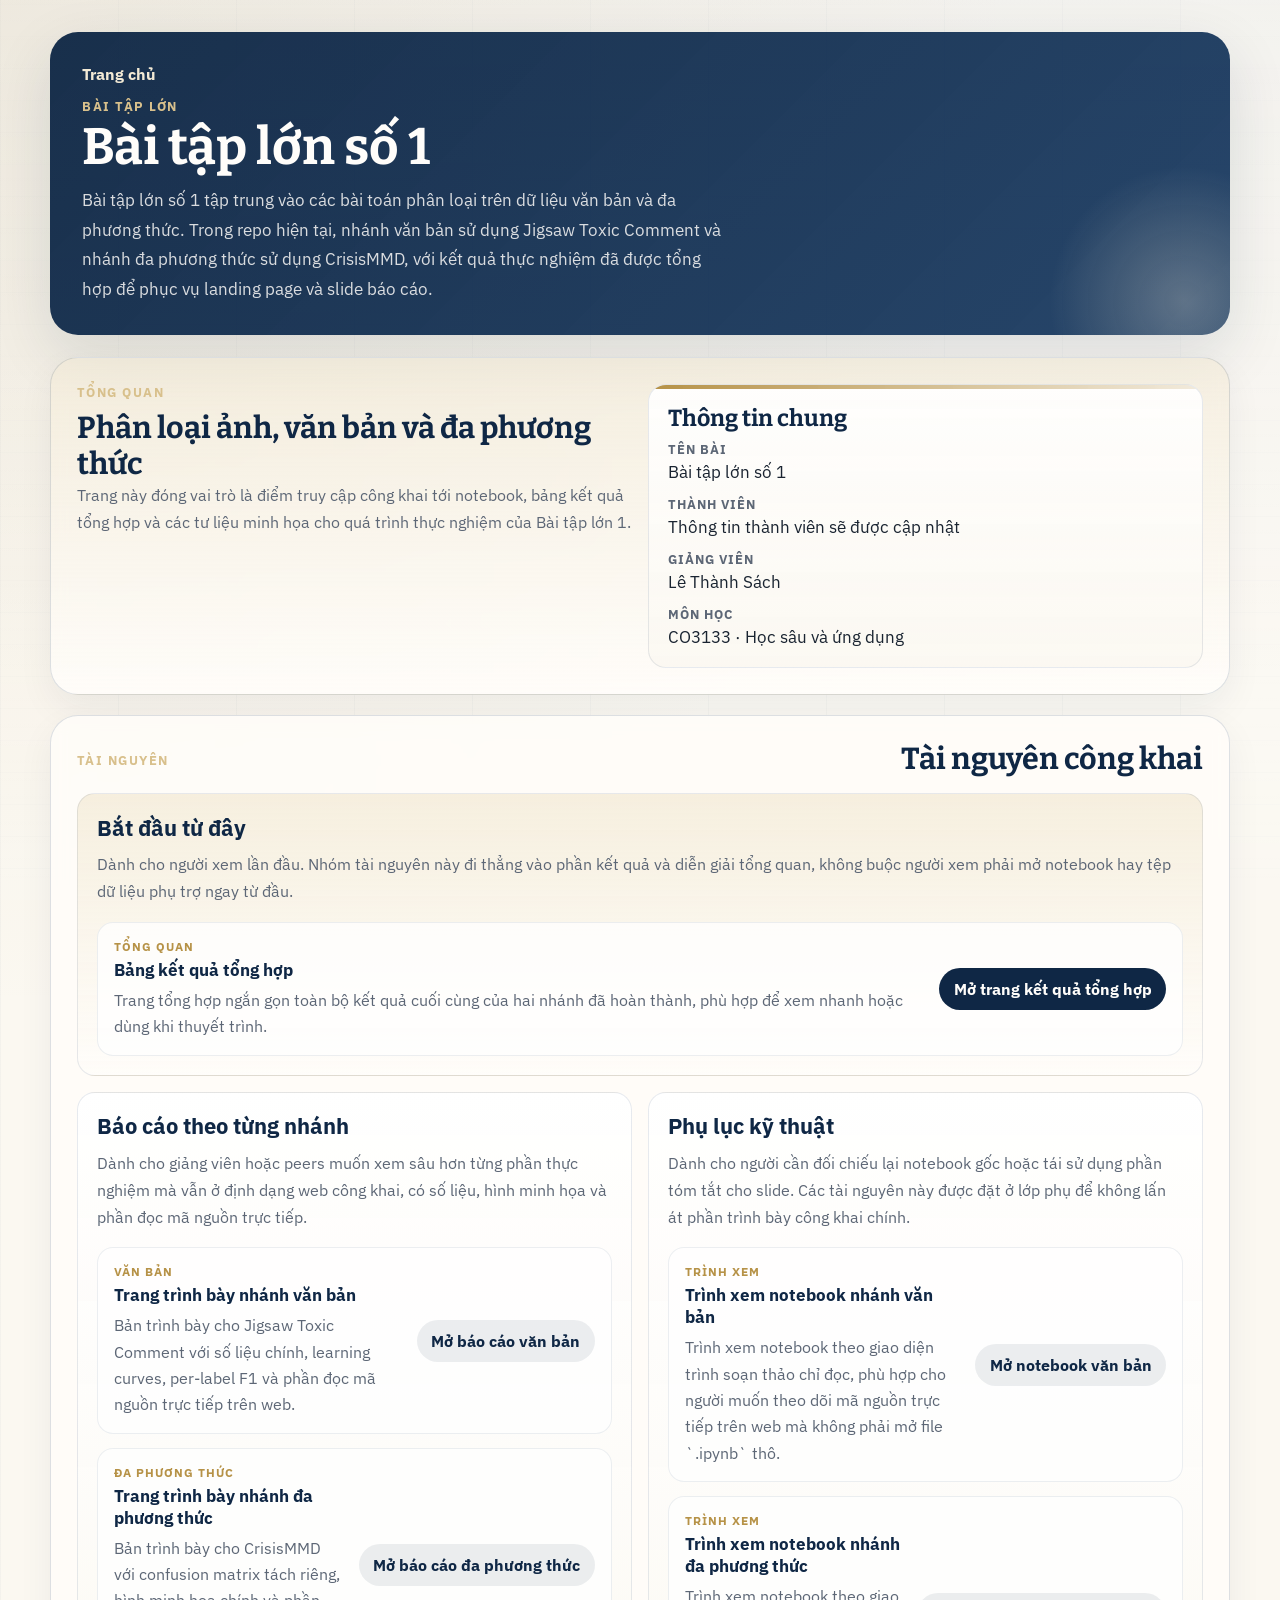
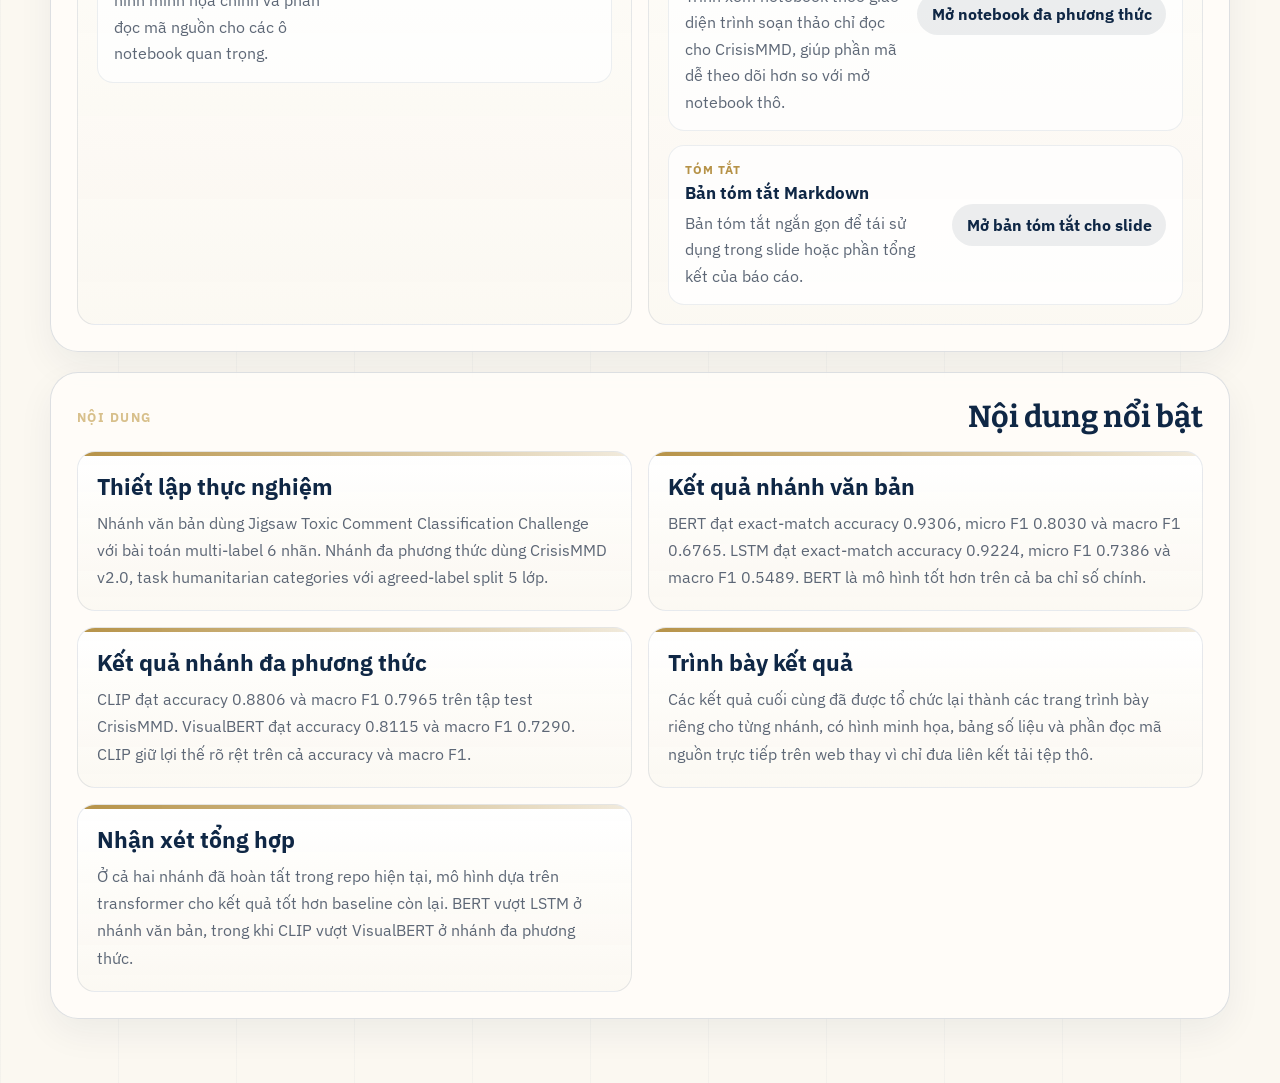
==== assignments/assignment-1.html @ e90729b5 "initial commit" ====
<!DOCTYPE html>
<html lang="vi">
<head>
  <meta charset="UTF-8">
  <meta name="viewport" content="width=device-width, initial-scale=1.0">
  <title>Bài tập lớn số 1 | CO3133</title>
  <meta name="description" content="Trang giới thiệu công khai cho bài tập lớn số 1 môn CO3133.">
  <link rel="preconnect" href="https://fonts.googleapis.com">
  <link rel="preconnect" href="https://fonts.gstatic.com" crossorigin>
  <link href="https://fonts.googleapis.com/css2?family=Bitter:wght@500;600;700&family=IBM+Plex+Sans:wght@400;500;600;700&display=swap" rel="stylesheet">
  <link rel="stylesheet" href="../assets/css/styles.css">
</head>
<body data-page="assignment" data-assignment-id="assignment-1" data-root="..">
  <div class="page-shell">
    <header class="site-header compact">
      <div class="header-copy">
        <a href="../index.html" class="breadcrumb-link">Trang chủ</a>
        <p class="eyebrow">Bài tập lớn</p>
        <h1 id="assignment-title">Bài tập lớn</h1>
        <p id="assignment-overview" class="lede">Trang giới thiệu đang được tải.</p>
      </div>
    </header>

    <main>
      <section class="panel hero-panel">
        <div class="hero-grid">
          <div>
            <p class="section-kicker">Tổng quan</p>
            <h2 id="assignment-name"></h2>
            <p id="assignment-summary" class="body-copy"></p>
          </div>
          <div class="info-card">
            <h3>Thông tin chung</h3>
            <dl id="assignment-meta" class="meta-list"></dl>
          </div>
        </div>
      </section>

      <section class="panel" id="resources-section">
        <div class="section-heading">
          <p class="section-kicker">Tài nguyên</p>
          <h2>Tài nguyên công khai</h2>
        </div>
        <div id="resource-grid" class="resource-grid"></div>
        <p id="resource-empty" class="empty-state hidden">Các liên kết công khai sẽ được cập nhật tại đây.</p>
      </section>

      <section class="panel hidden" id="sections-panel">
        <div class="section-heading">
          <p class="section-kicker">Nội dung</p>
          <h2>Nội dung nổi bật</h2>
        </div>
        <div id="sections-grid" class="resource-grid"></div>
      </section>
    </main>
  </div>

  <script src="../assets/js/site-data.js"></script>
  <script src="../assets/js/app.js"></script>
</body>
</html>
---- assets/css/styles.css ----
:root {
  --navy-950: #0f2745;
  --navy-900: #14365f;
  --navy-700: #365d8b;
  --gold-500: #b69247;
  --gold-300: #d8c08c;
  --gold-100: #f3ead5;
  --ivory: #fbf8f1;
  --paper: #f6f1e5;
  --white: #fffdfa;
  --ink: #1a2431;
  --muted: #5d6776;
  --line: rgba(20, 54, 95, 0.14);
  --shadow: 0 20px 60px rgba(15, 39, 69, 0.12);
  --radius-lg: 28px;
  --radius-md: 18px;
  --page-width: 1180px;
}

*,
*::before,
*::after { box-sizing: border-box; }

body {
  margin: 0;
  min-height: 100vh;
  color: var(--ink);
  font-family: "IBM Plex Sans", sans-serif;
  background:
    radial-gradient(circle at top left, rgba(182,146,71,0.14), transparent 34%),
    linear-gradient(180deg, rgba(15,39,69,0.05), transparent 26%),
    repeating-linear-gradient(90deg, rgba(20,54,95,0.03) 0, rgba(20,54,95,0.03) 1px, transparent 1px, transparent 118px),
    var(--ivory);
}

body::before {
  content: "";
  position: fixed;
  inset: 0;
  pointer-events: none;
  background:
    linear-gradient(180deg, rgba(255,255,255,0.65), rgba(255,255,255,0.25)),
    repeating-linear-gradient(0deg, transparent 0, transparent 31px, rgba(20,54,95,0.035) 31px, rgba(20,54,95,0.035) 32px);
  opacity: 0.45;
}

a { color: inherit; text-decoration: none; }

.page-shell {
  position: relative;
  z-index: 1;
  width: min(calc(100% - 2rem), var(--page-width));
  margin: 0 auto;
  padding: 2rem 0 4rem;
}

.site-header {
  display: grid;
  grid-template-columns: 112px minmax(0, 1fr);
  gap: 1.5rem;
  align-items: center;
  padding: 2rem;
  border-radius: var(--radius-lg);
  background: linear-gradient(135deg, rgba(15,39,69,0.96), rgba(20,54,95,0.92));
  color: var(--white);
  box-shadow: var(--shadow);
  position: relative;
  overflow: hidden;
}

.site-header::after {
  content: "";
  position: absolute;
  inset: auto -8% -35% auto;
  width: 280px;
  height: 280px;
  border-radius: 50%;
  background: radial-gradient(circle, rgba(243,234,213,0.28), transparent 68%);
}

.site-header.compact { grid-template-columns: 1fr; }

.crest-mark {
  width: 112px;
  height: 112px;
  border-radius: 50%;
  border: 1px solid rgba(255,253,250,0.26);
  background: linear-gradient(145deg, rgba(255,253,250,0.12), rgba(255,253,250,0.03));
  display: grid;
  place-content: center;
  text-align: center;
  font-family: "Bitter", serif;
  font-size: 1.25rem;
  line-height: 1;
  letter-spacing: 0.12em;
}

.crest-mark span:last-child { margin-top: 0.2rem; font-size: 1.5rem; font-weight: 700; }

.header-copy, main { position: relative; z-index: 1; }

.eyebrow, .section-kicker {
  letter-spacing: 0.12em;
  text-transform: uppercase;
}

.eyebrow, .section-kicker {
  margin: 0 0 0.6rem;
  font-size: 0.79rem;
  font-weight: 700;
  color: var(--gold-300);
}

.site-header h1, .hero-panel h2, .section-heading h2, .info-card h3, .feature-copy, #assignment-name {
  font-family: "Bitter", serif;
}

.site-header h1 {
  margin: 0;
  font-size: clamp(2.35rem, 4vw, 4rem);
  line-height: 0.95;
}

.lede {
  max-width: 64ch;
  margin: 0.85rem 0 0;
  font-size: 1.08rem;
  line-height: 1.7;
  color: rgba(255,253,250,0.84);
}

main { display: grid; gap: 1.25rem; margin-top: 1.4rem; }

.panel {
  padding: 1.6rem;
  border: 1px solid var(--line);
  border-radius: var(--radius-lg);
  background: rgba(255,253,250,0.84);
  box-shadow: 0 14px 36px rgba(15,39,69,0.06);
  backdrop-filter: blur(8px);
}

.hero-panel {
  background: linear-gradient(180deg, rgba(243,234,213,0.58), rgba(255,253,250,0.88));
}

.hero-grid, .two-column-grid, .assignment-grid, .member-grid, .overview-grid, .resource-grid {
  display: grid;
  gap: 1rem;
}

.hero-grid, .two-column-grid { grid-template-columns: repeat(2, minmax(0, 1fr)); }
.assignment-grid, .member-grid, .overview-grid, .resource-grid { grid-template-columns: repeat(2, minmax(0, 1fr)); }

.section-heading {
  display: flex;
  justify-content: space-between;
  align-items: end;
  gap: 1rem;
  margin-bottom: 1rem;
}

.section-heading h2, .hero-panel h2, #assignment-name {
  margin: 0;
  font-size: clamp(1.9rem, 2vw, 2.65rem);
  color: var(--navy-950);
}

.body-copy, .member-role, .resource-card p, .assignment-card p, .overview-card p, .overview-list {
  margin: 0;
  color: var(--muted);
  line-height: 1.7;
}

.feature-copy { margin: 0; font-size: 2rem; line-height: 1.1; color: var(--navy-950); }

.info-card, .assignment-card, .member-card, .resource-card, .overview-card {
  position: relative;
  overflow: hidden;
  padding: 1.2rem;
  border-radius: var(--radius-md);
  border: 1px solid rgba(20,54,95,0.1);
  background: linear-gradient(180deg, rgba(255,255,255,0.9), rgba(251,248,241,0.88));
}

.info-card::before, .assignment-card::before, .member-card::before, .resource-card::before, .overview-card::before {
  content: "";
  position: absolute;
  inset: 0 auto auto 0;
  width: 100%;
  height: 4px;
  background: linear-gradient(90deg, var(--gold-500), rgba(182,146,71,0.18));
}

.info-card h3, .assignment-card h3, .resource-card h3, .overview-card h3 {
  margin: 0 0 0.55rem;
  font-size: 1.45rem;
  color: var(--navy-950);
}

.meta-list { display: grid; gap: 0.8rem; margin: 0; }
.meta-list div { display: grid; gap: 0.2rem; }
.meta-list dt {
  font-size: 0.8rem;
  font-weight: 700;
  letter-spacing: 0.08em;
  text-transform: uppercase;
  color: var(--muted);
}
.meta-list dd { margin: 0; font-size: 1.06rem; color: var(--ink); }

.member-card { display: grid; gap: 0.2rem; }
.member-card h3 { margin: 0; font-size: 1.25rem; color: var(--navy-950); }

.card-actions, .resource-actions {
  display: flex;
  flex-wrap: wrap;
  gap: 0.6rem;
}

.card-topline {
  display: block;
}

.button-link {
  display: inline-flex;
  align-items: center;
  justify-content: center;
  min-height: 42px;
  padding: 0.55rem 0.9rem;
  border-radius: 999px;
  font-weight: 700;
}

.button-link {
  background: var(--navy-950);
  color: var(--white);
  transition: transform 180ms ease, background-color 180ms ease;
}

.button-link:hover, .button-link:focus-visible { transform: translateY(-1px); background: var(--navy-900); }

.button-secondary { background: rgba(15,39,69,0.08); color: var(--navy-950); }
.button-secondary:hover, .button-secondary:focus-visible { background: rgba(15,39,69,0.12); }

.breadcrumb-link { display: inline-flex; margin-bottom: 0.85rem; color: var(--gold-100); font-weight: 700; }
.breadcrumb-link:hover, .breadcrumb-link:focus-visible { text-decoration: underline; text-underline-offset: 0.2rem; }
.empty-state { color: var(--muted); font-style: italic; }
.overview-list { margin: 0.7rem 0 0; padding-left: 1.1rem; }
.hidden { display: none !important; }

.results-grid {
  display: grid;
  grid-template-columns: repeat(3, minmax(0, 1fr));
  gap: 1rem;
}

.result-highlight {
  padding: 1.2rem;
  border-radius: var(--radius-md);
  border: 1px solid rgba(20,54,95,0.1);
  background: linear-gradient(180deg, rgba(255,255,255,0.92), rgba(251,248,241,0.9));
}

.result-highlight h3 {
  margin: 0 0 0.45rem;
  font-size: 1.2rem;
  color: var(--navy-950);
}

.result-value {
  margin: 0;
  font-family: "Bitter", serif;
  font-size: 2rem;
  line-height: 1.05;
  color: var(--navy-950);
}

.result-caption {
  margin: 0.55rem 0 0;
  color: var(--muted);
  line-height: 1.6;
}

.table-wrap {
  overflow-x: auto;
  border-radius: var(--radius-md);
  border: 1px solid rgba(20,54,95,0.1);
  background: rgba(255,255,255,0.9);
}

.results-table {
  width: 100%;
  min-width: 720px;
  border-collapse: collapse;
}

.results-table th,
.results-table td {
  padding: 0.9rem 1rem;
  border-bottom: 1px solid rgba(20,54,95,0.1);
  text-align: left;
  vertical-align: top;
}

.results-table th {
  background: rgba(20,54,95,0.06);
  color: var(--navy-950);
  font-size: 0.88rem;
  letter-spacing: 0.04em;
  text-transform: uppercase;
}

.results-table tr:last-child td {
  border-bottom: none;
}

.results-table td strong {
  color: var(--navy-950);
}

.results-note {
  margin: 0;
  color: var(--muted);
  line-height: 1.7;
}

.chart-grid {
  display: grid;
  grid-template-columns: repeat(2, minmax(0, 1fr));
  gap: 1rem;
}

.chart-card {
  padding: 1.2rem;
  border-radius: var(--radius-md);
  border: 1px solid rgba(20,54,95,0.1);
  background: linear-gradient(180deg, rgba(255,255,255,0.94), rgba(251,248,241,0.9));
}

.chart-canvas-grid {
  display: grid;
  grid-template-columns: repeat(2, minmax(0, 1fr));
  gap: 1rem;
}

.chart-card.wide {
  grid-column: 1 / -1;
}

.chart-card h3 {
  margin: 0;
  font-size: 1.35rem;
  color: var(--navy-950);
}

.chart-copy {
  margin: 0.55rem 0 0;
  color: var(--muted);
  line-height: 1.7;
}

.chart-shell {
  position: relative;
  min-height: 320px;
  margin-top: 1rem;
  padding: 0.75rem;
  border-radius: 18px;
  border: 1px solid rgba(20,54,95,0.08);
  background: rgba(255,255,255,0.82);
}

.chart-legend {
  display: flex;
  flex-wrap: wrap;
  gap: 1rem;
  margin-top: 1rem;
  color: var(--navy-950);
  font-size: 0.92rem;
  font-weight: 600;
}

.chart-legend span {
  display: inline-flex;
  align-items: center;
  gap: 0.45rem;
}

.legend-swatch {
  width: 14px;
  height: 14px;
  border-radius: 999px;
  background: linear-gradient(90deg, var(--navy-950), var(--navy-700));
}

.legend-swatch.is-secondary {
  background: linear-gradient(90deg, var(--gold-500), var(--gold-300));
}

.metric-bars {
  display: grid;
  gap: 1rem;
  margin-top: 1rem;
}

.metric-group {
  padding: 0.95rem 1rem;
  border-radius: 16px;
  background: rgba(255,255,255,0.78);
  border: 1px solid rgba(20,54,95,0.08);
}

.metric-group-head {
  display: flex;
  justify-content: space-between;
  gap: 1rem;
  align-items: center;
  margin-bottom: 0.8rem;
}

.metric-group-head h4 {
  margin: 0;
  font-size: 1rem;
  color: var(--navy-950);
}

.metric-group-head span {
  color: var(--gold-500);
  font-weight: 700;
  font-size: 0.88rem;
}

.bar-row {
  display: grid;
  grid-template-columns: 88px minmax(0, 1fr) 70px;
  gap: 0.75rem;
  align-items: center;
}

.bar-row + .bar-row {
  margin-top: 0.55rem;
}

.bar-row span,
.bar-row strong {
  color: var(--navy-950);
  font-size: 0.92rem;
}

.bar-row strong {
  text-align: right;
}

.bar-track {
  position: relative;
  height: 12px;
  border-radius: 999px;
  overflow: hidden;
  background: rgba(20,54,95,0.09);
}

.bar-fill {
  height: 100%;
  border-radius: inherit;
  background: linear-gradient(90deg, var(--navy-950), var(--navy-700));
}

.bar-fill.is-secondary {
  background: linear-gradient(90deg, var(--gold-500), var(--gold-300));
}

.dataset-stat-grid {
  display: grid;
  grid-template-columns: repeat(4, minmax(0, 1fr));
  gap: 0.75rem;
  margin-top: 1rem;
}

.dataset-stat {
  padding: 0.9rem;
  border-radius: 16px;
  border: 1px solid rgba(20,54,95,0.08);
  background: rgba(255,255,255,0.82);
}

.dataset-stat strong {
  display: block;
  font-family: "Bitter", serif;
  font-size: 1.4rem;
  line-height: 1.05;
  color: var(--navy-950);
}

.dataset-stat span {
  display: block;
  margin-top: 0.32rem;
  color: var(--muted);
  font-size: 0.92rem;
  line-height: 1.55;
}

.dataset-label-list {
  display: grid;
  gap: 0.55rem;
  margin-top: 1rem;
}

.dataset-label-item {
  display: grid;
  grid-template-columns: minmax(0, 1fr) 96px;
  gap: 0.75rem;
  align-items: center;
}

.dataset-label-item span,
.dataset-label-item strong {
  color: var(--navy-950);
  font-size: 0.94rem;
}

.dataset-label-item strong {
  text-align: right;
}

.error-analysis-stack {
  display: grid;
  gap: 1rem;
}

.error-summary-grid {
  display: grid;
  grid-template-columns: repeat(2, minmax(0, 1fr));
  gap: 1rem;
}

.error-summary-card {
  padding: 1.2rem;
  border-radius: var(--radius-md);
  border: 1px solid rgba(20,54,95,0.1);
  background: linear-gradient(180deg, rgba(255,255,255,0.94), rgba(251,248,241,0.9));
}

.error-summary-card h3 {
  margin: 0;
  font-size: 1.35rem;
  color: var(--navy-950);
}

.error-kpi-grid {
  display: grid;
  grid-template-columns: repeat(3, minmax(0, 1fr));
  gap: 0.75rem;
  margin-top: 1rem;
}

.error-kpi {
  padding: 0.9rem;
  border-radius: 16px;
  border: 1px solid rgba(20,54,95,0.08);
  background: rgba(255,255,255,0.84);
}

.error-kpi strong {
  display: block;
  font-family: "Bitter", serif;
  font-size: 1.35rem;
  line-height: 1.05;
  color: var(--navy-950);
}

.error-kpi span {
  display: block;
  margin-top: 0.35rem;
  color: var(--muted);
  font-size: 0.9rem;
  line-height: 1.55;
}

.error-hardest-title {
  margin: 1rem 0 0.55rem;
  color: var(--navy-950);
  font-weight: 700;
}

.delta-badge {
  display: inline-flex;
  align-items: center;
  min-height: 30px;
  padding: 0.22rem 0.72rem;
  border-radius: 999px;
  font-weight: 700;
  font-size: 0.88rem;
}

.delta-badge.is-positive {
  background: rgba(20,54,95,0.1);
  color: var(--navy-950);
}

.delta-badge.is-negative {
  background: rgba(182,146,71,0.16);
  color: #805b18;
}

.heatmap-grid {
  display: grid;
  grid-template-columns: repeat(2, minmax(0, 1fr));
  gap: 1rem;
}

.heatmap-card {
  padding: 1.15rem;
  border-radius: var(--radius-md);
  border: 1px solid rgba(20,54,95,0.1);
  background: linear-gradient(180deg, rgba(255,255,255,0.94), rgba(251,248,241,0.9));
}

.heatmap-card h3 {
  margin: 0;
  color: var(--navy-950);
  font-size: 1.15rem;
}

.heatmap-card p {
  margin: 0.45rem 0 0;
  color: var(--muted);
  line-height: 1.7;
}

.heatmap-shell {
  margin-top: 0.9rem;
  overflow: auto;
  border-radius: 16px;
  border: 1px solid rgba(20,54,95,0.08);
  background: rgba(255,255,255,0.84);
}

.heatmap-table {
  display: grid;
  min-width: 680px;
}

.heatmap-header,
.heatmap-row {
  display: grid;
  grid-template-columns: 180px repeat(5, minmax(86px, 1fr));
}

.heatmap-corner,
.heatmap-col,
.heatmap-row-label,
.heatmap-cell {
  min-height: 72px;
  padding: 0.7rem;
  border-right: 1px solid rgba(20,54,95,0.08);
  border-bottom: 1px solid rgba(20,54,95,0.08);
}

.heatmap-corner,
.heatmap-col,
.heatmap-row-label {
  background: rgba(20,54,95,0.05);
}

.heatmap-corner {
  display: flex;
  flex-direction: column;
  justify-content: center;
  gap: 0.15rem;
  color: var(--muted);
  font-size: 0.84rem;
  font-weight: 600;
}

.heatmap-col,
.heatmap-row-label {
  display: flex;
  align-items: center;
  justify-content: center;
  text-align: center;
  color: var(--navy-950);
  font-size: 0.84rem;
  font-weight: 700;
  line-height: 1.45;
}

.heatmap-row-label {
  justify-content: flex-start;
  text-align: left;
}

.heatmap-cell {
  display: flex;
  flex-direction: column;
  align-items: center;
  justify-content: center;
  gap: 0.25rem;
  text-align: center;
}

.heatmap-cell strong {
  font-family: "Bitter", serif;
  font-size: 1.3rem;
  line-height: 1;
}

.heatmap-cell span {
  font-size: 0.78rem;
  opacity: 0.9;
}

.resource-inline-list {
  display: flex;
  flex-wrap: wrap;
  gap: 0.75rem;
}

.resource-group-card {
  padding: 1.2rem;
  border-radius: var(--radius-md);
  border: 1px solid rgba(20,54,95,0.1);
  background: linear-gradient(180deg, rgba(255,255,255,0.94), rgba(251,248,241,0.9));
}

.resource-group-card.is-featured {
  grid-column: 1 / -1;
  background: linear-gradient(180deg, rgba(243,234,213,0.74), rgba(255,253,250,0.94));
}

.resource-group-card h3 {
  margin: 0;
  font-size: 1.35rem;
  color: var(--navy-950);
}

.resource-group-copy {
  margin: 0.6rem 0 0;
  color: var(--muted);
  line-height: 1.7;
}

.resource-group-list {
  display: grid;
  gap: 0.85rem;
  margin-top: 1rem;
}

.resource-item {
  display: grid;
  grid-template-columns: minmax(0, 1fr) auto;
  gap: 1rem;
  align-items: center;
  padding: 0.95rem 1rem;
  border-radius: 16px;
  border: 1px solid rgba(20,54,95,0.08);
  background: rgba(255,255,255,0.78);
}

.resource-item-copy h4 {
  margin: 0;
  color: var(--navy-950);
  font-size: 1.05rem;
}

.resource-item-copy p:last-child {
  margin: 0.38rem 0 0;
  color: var(--muted);
  line-height: 1.65;
}

.resource-item-type {
  margin: 0 0 0.3rem;
  font-size: 0.78rem;
  font-weight: 700;
  letter-spacing: 0.08em;
  text-transform: uppercase;
  color: var(--gold-500);
}

.resource-item-actions {
  display: flex;
  align-items: center;
}

.detail-grid,
.mini-stat-grid,
.figure-grid,
.callout-grid,
.code-grid {
  display: grid;
  gap: 1rem;
}

.detail-grid,
.code-grid {
  grid-template-columns: repeat(2, minmax(0, 1fr));
}

.mini-stat-grid {
  grid-template-columns: repeat(4, minmax(0, 1fr));
}

.figure-grid,
.callout-grid {
  grid-template-columns: repeat(2, minmax(0, 1fr));
}

.mini-stat,
.figure-card,
.callout-card,
.code-panel {
  padding: 1.15rem;
  border-radius: var(--radius-md);
  border: 1px solid rgba(20,54,95,0.1);
  background: linear-gradient(180deg, rgba(255,255,255,0.94), rgba(251,248,241,0.9));
}

.mini-stat h3,
.figure-card h3,
.callout-card h3,
.code-panel h3 {
  margin: 0 0 0.5rem;
  color: var(--navy-950);
  font-size: 1.2rem;
}

.mini-stat-value {
  margin: 0;
  font-family: "Bitter", serif;
  font-size: 1.85rem;
  line-height: 1.05;
  color: var(--navy-950);
}

.mini-stat p,
.callout-card p,
.figure-card p,
.code-panel p {
  margin: 0.45rem 0 0;
  color: var(--muted);
  line-height: 1.7;
}

.pill-list {
  display: flex;
  flex-wrap: wrap;
  gap: 0.6rem;
  margin: 0;
  padding: 0;
  list-style: none;
}

.pill {
  padding: 0.5rem 0.8rem;
  border-radius: 999px;
  background: rgba(20,54,95,0.08);
  color: var(--navy-950);
  font-size: 0.92rem;
  font-weight: 600;
}

.figure-card img {
  display: block;
  width: 100%;
  height: auto;
  margin-top: 0.85rem;
  border-radius: 14px;
  border: 1px solid rgba(20,54,95,0.08);
  background: rgba(255,255,255,0.9);
}

.figure-card.wide {
  grid-column: 1 / -1;
}

.figure-meta {
  display: flex;
  flex-wrap: wrap;
  gap: 0.6rem;
  margin-top: 0.85rem;
}

.figure-meta span {
  display: inline-flex;
  align-items: center;
  min-height: 30px;
  padding: 0.2rem 0.65rem;
  border-radius: 999px;
  background: rgba(182,146,71,0.12);
  color: var(--navy-950);
  font-size: 0.86rem;
  font-weight: 600;
}

.sample-grid {
  display: grid;
  grid-template-columns: repeat(3, minmax(0, 1fr));
  gap: 1rem;
}

.sample-toolbar {
  display: flex;
  justify-content: space-between;
  align-items: center;
  gap: 1rem;
  margin-top: 1rem;
}

.sample-filter-group {
  display: flex;
  flex-wrap: wrap;
  gap: 0.65rem;
}

.sample-filter {
  min-height: 40px;
  padding: 0.5rem 0.85rem;
  border: 1px solid rgba(20,54,95,0.12);
  border-radius: 999px;
  background: rgba(255,255,255,0.86);
  color: var(--navy-950);
  font: inherit;
  font-size: 0.92rem;
  font-weight: 600;
  cursor: pointer;
  transition: background-color 180ms ease, transform 180ms ease, border-color 180ms ease;
}

.sample-filter:hover,
.sample-filter:focus-visible {
  background: rgba(20,54,95,0.08);
  border-color: rgba(20,54,95,0.18);
  transform: translateY(-1px);
}

.sample-filter.is-active {
  background: var(--navy-950);
  border-color: var(--navy-950);
  color: var(--white);
}

.sample-count {
  margin: 0;
  color: var(--muted);
  font-size: 0.94rem;
  line-height: 1.6;
}

.sample-card {
  padding: 1rem;
  border-radius: var(--radius-md);
  border: 1px solid rgba(20,54,95,0.1);
  background: linear-gradient(180deg, rgba(255,255,255,0.94), rgba(251,248,241,0.9));
}

.sample-card img {
  display: block;
  width: 100%;
  aspect-ratio: 4 / 3;
  object-fit: cover;
  border-radius: 14px;
  border: 1px solid rgba(20,54,95,0.08);
  background: rgba(255,255,255,0.9);
}

.sample-meta {
  display: flex;
  flex-wrap: wrap;
  gap: 0.55rem;
  margin: 0.85rem 0 0;
}

.sample-meta span {
  display: inline-flex;
  align-items: center;
  min-height: 30px;
  padding: 0.2rem 0.65rem;
  border-radius: 999px;
  background: rgba(20,54,95,0.08);
  color: var(--navy-950);
  font-size: 0.84rem;
  font-weight: 600;
}

.sample-card h3 {
  margin: 0.85rem 0 0;
  color: var(--navy-950);
  font-size: 1.15rem;
}

.sample-card p {
  margin: 0.55rem 0 0;
  color: var(--muted);
  line-height: 1.7;
}

.sample-note {
  margin: 1rem 0 0;
  color: var(--muted);
  line-height: 1.7;
}

.sample-empty {
  padding: 1rem;
  border-radius: var(--radius-md);
  border: 1px dashed rgba(20,54,95,0.18);
  background: rgba(255,255,255,0.7);
  color: var(--muted);
  line-height: 1.7;
}

.code-toolbar {
  display: flex;
  justify-content: space-between;
  gap: 1rem;
  align-items: center;
  margin-bottom: 0.75rem;
}

.code-label {
  font-size: 0.88rem;
  font-weight: 700;
  letter-spacing: 0.06em;
  text-transform: uppercase;
  color: var(--muted);
}

.code-frame {
  overflow: auto;
  border-radius: 16px;
  background: #0f1e31;
  border: 1px solid rgba(20,54,95,0.18);
}

.code-frame pre {
  margin: 0;
  padding: 1rem 1.1rem;
  min-width: 0;
  color: #eef4ff;
  font: 0.92rem/1.65 "IBM Plex Mono", "Courier New", monospace;
  white-space: pre;
}

.branch-link-row {
  display: flex;
  flex-wrap: wrap;
  gap: 0.75rem;
}

.muted-link {
  color: var(--navy-700);
  font-weight: 600;
}

.muted-link:hover,
.muted-link:focus-visible {
  text-decoration: underline;
  text-underline-offset: 0.2rem;
}

.ide-viewer {
  border-radius: 22px;
  overflow: hidden;
  border: 1px solid rgba(20,54,95,0.12);
  background: #0d1728;
  box-shadow: 0 18px 42px rgba(15,39,69,0.18);
}

.ide-topbar {
  display: flex;
  align-items: center;
  justify-content: space-between;
  gap: 1rem;
  padding: 0.8rem 1rem;
  background: linear-gradient(180deg, #16253b, #101d31);
  border-bottom: 1px solid rgba(255,255,255,0.06);
}

.ide-dots {
  display: flex;
  gap: 0.4rem;
}

.ide-dots span {
  width: 10px;
  height: 10px;
  border-radius: 50%;
}

.ide-dots span:nth-child(1) { background: #ff6b6b; }
.ide-dots span:nth-child(2) { background: #f7c948; }
.ide-dots span:nth-child(3) { background: #4cd964; }

.ide-title {
  color: rgba(255,255,255,0.88);
  font-size: 0.92rem;
  font-weight: 600;
}

.ide-toolbar {
  display: flex;
  align-items: center;
  gap: 0.75rem;
}

.ide-copy {
  display: inline-flex;
  align-items: center;
  justify-content: center;
  min-height: 34px;
  padding: 0.45rem 0.8rem;
  border: 1px solid rgba(255,255,255,0.12);
  border-radius: 999px;
  background: rgba(255,255,255,0.05);
  color: #f2f6ff;
  font-weight: 700;
  cursor: pointer;
}

.ide-copy:hover,
.ide-copy:focus-visible {
  background: rgba(255,255,255,0.1);
}

.ide-tabs {
  display: flex;
  flex-wrap: wrap;
  gap: 0.35rem;
  padding: 0.7rem 0.8rem 0;
  background: #101a2d;
  border-bottom: 1px solid rgba(255,255,255,0.06);
}

.ide-tab {
  border: none;
  border-radius: 14px 14px 0 0;
  padding: 0.7rem 0.95rem;
  background: transparent;
  color: rgba(232,239,255,0.68);
  font: inherit;
  font-weight: 600;
  cursor: pointer;
}

.ide-tab.is-active {
  background: #111f34;
  color: #f7fbff;
}

.ide-meta {
  display: flex;
  flex-wrap: wrap;
  gap: 0.75rem;
  align-items: center;
  justify-content: space-between;
  padding: 0.9rem 1rem;
  background: #111f34;
  border-bottom: 1px solid rgba(255,255,255,0.06);
}

.ide-meta-copy {
  color: rgba(230,238,255,0.76);
  line-height: 1.7;
  max-width: 78ch;
}

.ide-meta-badges {
  display: flex;
  flex-wrap: wrap;
  gap: 0.5rem;
}

.ide-meta-badges span {
  display: inline-flex;
  align-items: center;
  min-height: 28px;
  padding: 0.18rem 0.65rem;
  border-radius: 999px;
  background: rgba(182,146,71,0.16);
  color: #f7f0db;
  font-size: 0.84rem;
  font-weight: 700;
}

.ide-stage {
  overflow: auto;
  background:
    linear-gradient(90deg, rgba(255,255,255,0.035) 0, rgba(255,255,255,0.035) 64px, transparent 64px, transparent 100%),
    #0d1728;
}

.ide-loading {
  display: flex;
  align-items: center;
  justify-content: center;
  min-height: 520px;
  padding: 1.5rem;
  color: rgba(232,239,255,0.74);
  font-weight: 600;
  text-align: center;
}

.ide-loading-compact {
  min-height: 84px;
  justify-content: flex-start;
  border-bottom: 1px solid rgba(255,255,255,0.06);
}

.ide-monaco-shell {
  min-width: 760px;
  background: #0d1728;
}

.ide-monaco {
  width: 100%;
  height: 560px;
}

.ide-code {
  display: grid;
  grid-template-columns: 64px minmax(0, 1fr);
  min-width: 760px;
}

.ide-gutter,
.ide-content {
  padding: 1rem 0;
  font: 0.93rem/1.7 "IBM Plex Mono", "Courier New", monospace;
  white-space: pre;
}

.ide-gutter {
  margin: 0;
  padding-right: 0.9rem;
  text-align: right;
  color: rgba(190,205,232,0.42);
  border-right: 1px solid rgba(255,255,255,0.06);
  user-select: none;
}

.ide-content {
  margin: 0;
  padding-left: 1rem;
  color: #eef4ff;
}

.ide-line {
  display: block;
  min-height: 1.7em;
}

.token-keyword { color: #8dc5ff; }
.token-string { color: #f9c784; }
.token-comment { color: #7f92b0; }
.token-number { color: #c7a7ff; }
.token-type { color: #8ce1b5; }
.token-operator { color: #f4f7fb; }

.ide-footer {
  display: flex;
  justify-content: space-between;
  gap: 1rem;
  align-items: center;
  padding: 0.8rem 1rem;
  background: #101a2d;
  border-top: 1px solid rgba(255,255,255,0.06);
  color: rgba(232,239,255,0.68);
  font-size: 0.88rem;
}

@media (max-width: 960px) {
  .results-grid,
  .chart-grid,
  .chart-canvas-grid,
  .error-summary-grid,
  .heatmap-grid,
  .sample-grid,
  .hero-grid, .two-column-grid, .assignment-grid, .member-grid, .overview-grid, .resource-grid,
  .detail-grid, .mini-stat-grid, .figure-grid, .callout-grid, .code-grid { grid-template-columns: 1fr; }
  .section-heading { align-items: start; flex-direction: column; }
}

@media (max-width: 720px) {
  .page-shell { width: min(calc(100% - 1.2rem), var(--page-width)); padding-top: 0.8rem; }
  .site-header { grid-template-columns: 1fr; padding: 1.4rem; }
  .crest-mark { width: 88px; height: 88px; }
  .site-header h1 { font-size: 2.45rem; }
  .panel { padding: 1.1rem; }
  .dataset-stat-grid { grid-template-columns: repeat(2, minmax(0, 1fr)); }
  .error-kpi-grid { grid-template-columns: 1fr; }
  .metric-group-head,
  .bar-row { grid-template-columns: 1fr; }
  .bar-row strong { text-align: left; }
  .metric-group-head { align-items: start; }
  .dataset-label-item { grid-template-columns: 1fr; }
  .dataset-label-item strong { text-align: left; }
  .resource-item { grid-template-columns: 1fr; }
  .resource-item-actions { width: 100%; }
  .sample-toolbar { align-items: start; flex-direction: column; }
  .button-link { width: 100%; }
}
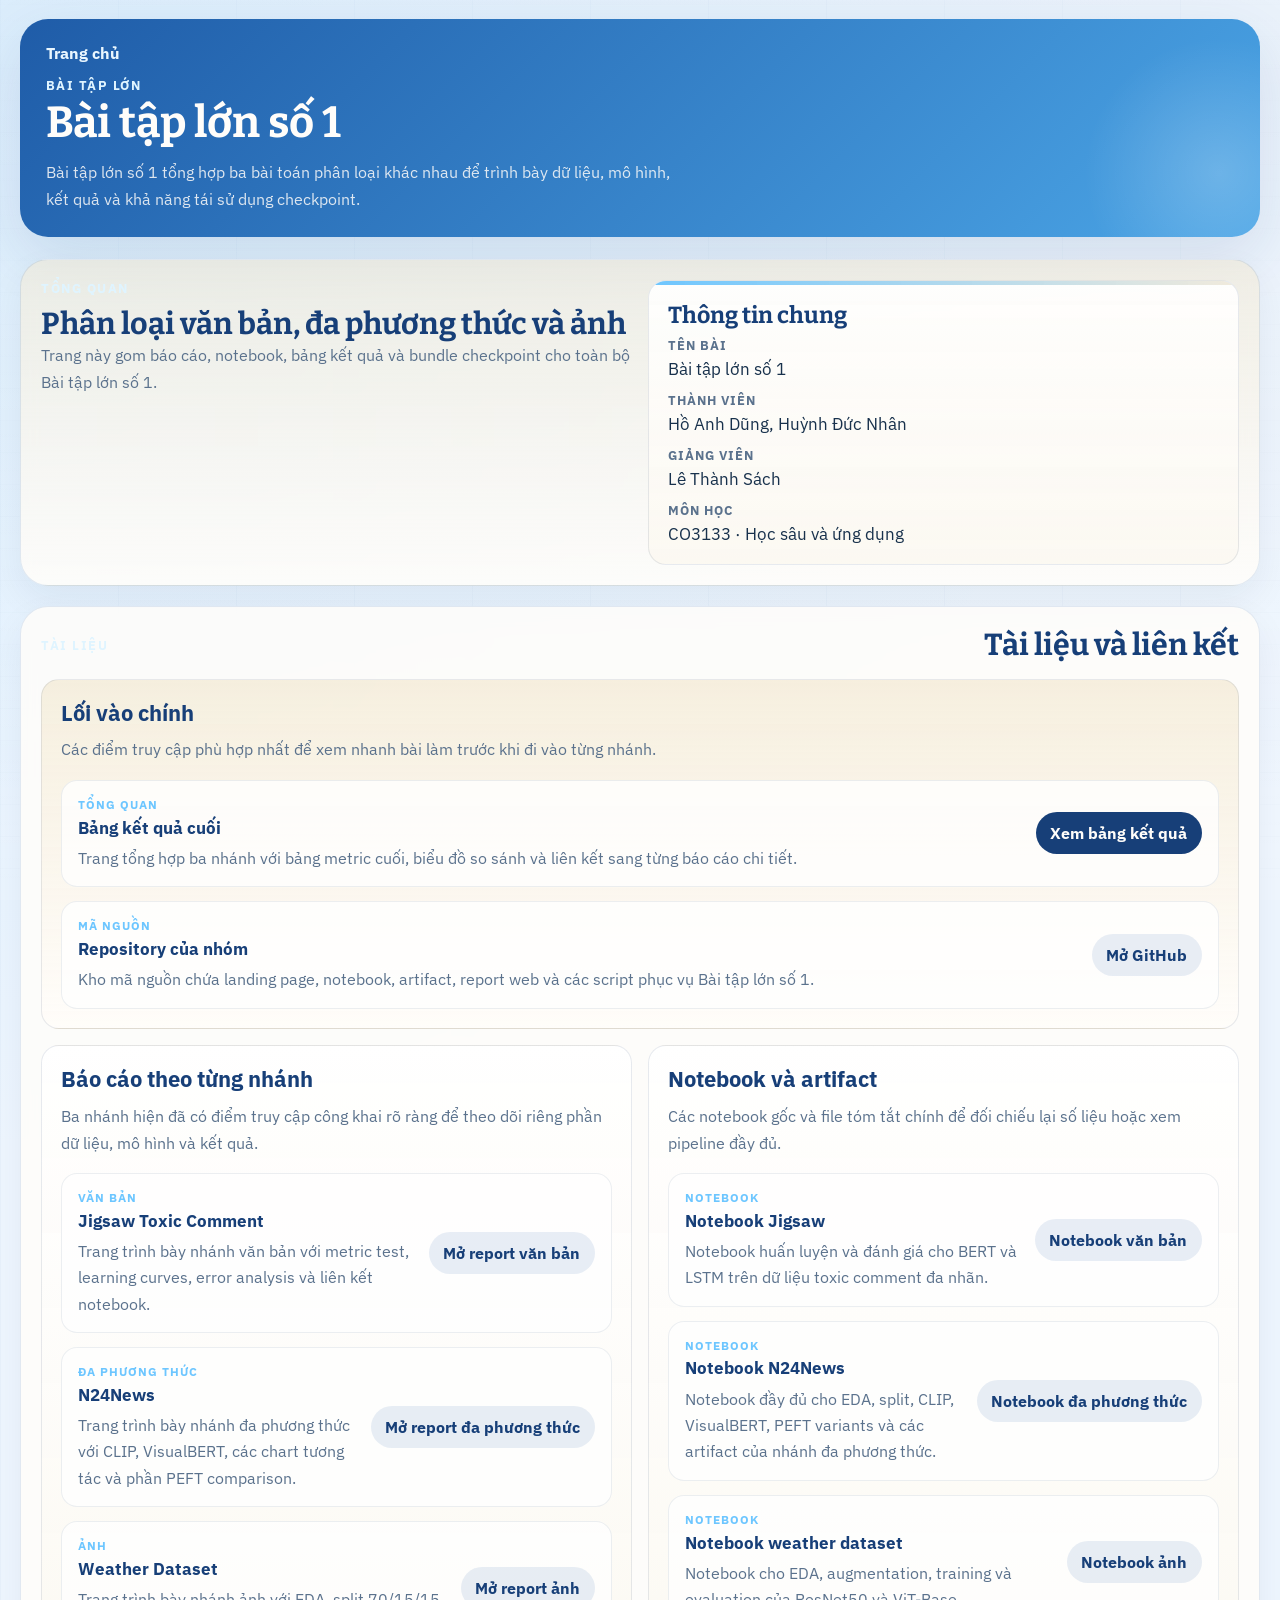
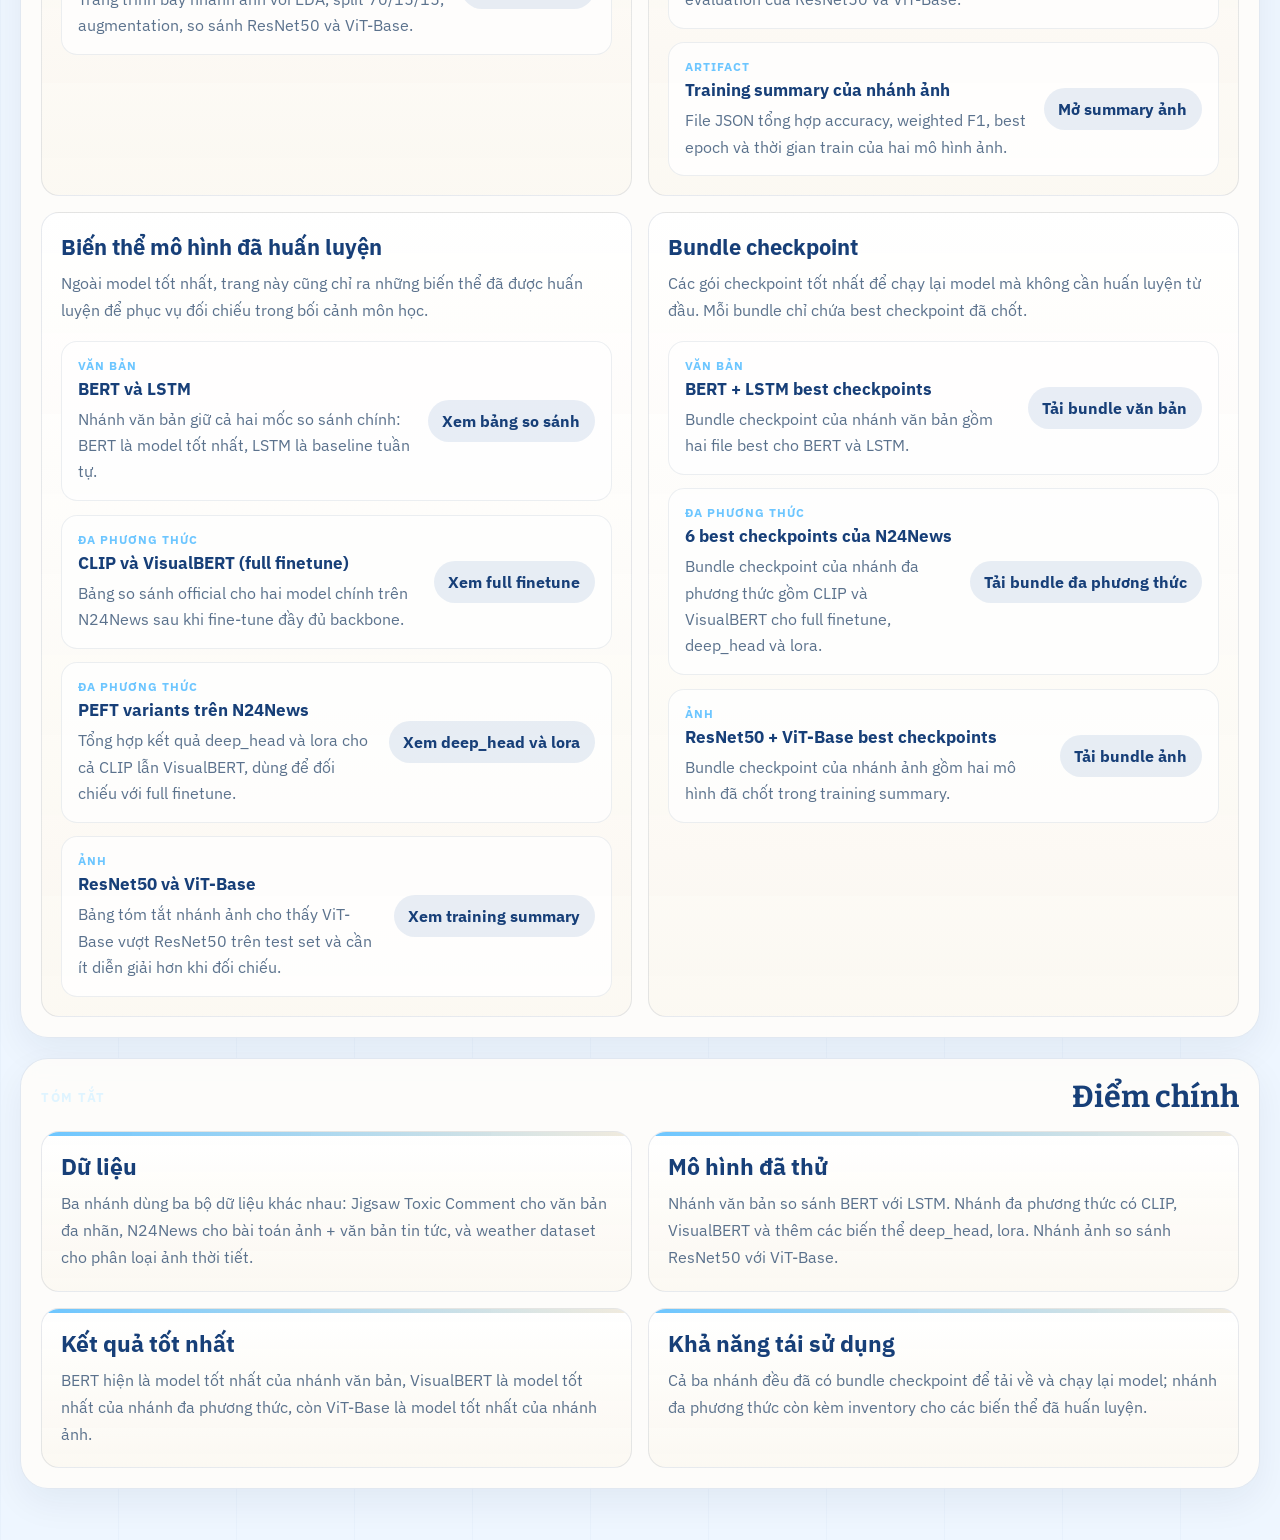
==== commit 0a8a8985: "" ====
--- a/assignments/assignment-1.html
+++ b/assignments/assignment-1.html
@@ -38,17 +38,17 @@
 
       <section class="panel" id="resources-section">
         <div class="section-heading">
-          <p class="section-kicker">Tài nguyên</p>
-          <h2>Tài nguyên công khai</h2>
+          <p class="section-kicker">Tài liệu</p>
+          <h2>Tài liệu và liên kết</h2>
         </div>
         <div id="resource-grid" class="resource-grid"></div>
-        <p id="resource-empty" class="empty-state hidden">Các liên kết công khai sẽ được cập nhật tại đây.</p>
+        <p id="resource-empty" class="empty-state hidden">Các liên kết sẽ được bổ sung khi nội dung hoàn tất.</p>
       </section>
 
       <section class="panel hidden" id="sections-panel">
         <div class="section-heading">
-          <p class="section-kicker">Nội dung</p>
-          <h2>Nội dung nổi bật</h2>
+          <p class="section-kicker">Tóm tắt</p>
+          <h2>Điểm chính</h2>
         </div>
         <div id="sections-grid" class="resource-grid"></div>
       </section>
--- a/assets/css/styles.css
+++ b/assets/css/styles.css
@@ -1,17 +1,17 @@
 :root {
-  --navy-950: #0f2745;
-  --navy-900: #14365f;
-  --navy-700: #365d8b;
-  --gold-500: #b69247;
-  --gold-300: #d8c08c;
-  --gold-100: #f3ead5;
-  --ivory: #fbf8f1;
-  --paper: #f6f1e5;
+  --navy-950: #173f78;
+  --navy-900: #1f5ca8;
+  --navy-700: #57a7e3;
+  --gold-500: #6dc6ff;
+  --gold-300: #bfe8ff;
+  --gold-100: #eaf7ff;
+  --ivory: #eef6ff;
+  --paper: #e1eefc;
   --white: #fffdfa;
-  --ink: #1a2431;
-  --muted: #5d6776;
-  --line: rgba(20, 54, 95, 0.14);
-  --shadow: 0 20px 60px rgba(15, 39, 69, 0.12);
+  --ink: #18314c;
+  --muted: #5b728d;
+  --line: rgba(31, 92, 168, 0.12);
+  --shadow: 0 20px 60px rgba(23, 63, 120, 0.12);
   --radius-lg: 28px;
   --radius-md: 18px;
   --page-width: 1180px;
@@ -27,9 +27,9 @@
   color: var(--ink);
   font-family: "IBM Plex Sans", sans-serif;
   background:
-    radial-gradient(circle at top left, rgba(182,146,71,0.14), transparent 34%),
-    linear-gradient(180deg, rgba(15,39,69,0.05), transparent 26%),
-    repeating-linear-gradient(90deg, rgba(20,54,95,0.03) 0, rgba(20,54,95,0.03) 1px, transparent 1px, transparent 118px),
+    radial-gradient(circle at top left, rgba(109,198,255,0.18), transparent 34%),
+    linear-gradient(180deg, rgba(31,92,168,0.06), transparent 26%),
+    repeating-linear-gradient(90deg, rgba(31,92,168,0.03) 0, rgba(31,92,168,0.03) 1px, transparent 1px, transparent 118px),
     var(--ivory);
 }
 
@@ -49,9 +49,9 @@
 .page-shell {
   position: relative;
   z-index: 1;
-  width: min(calc(100% - 2rem), var(--page-width));
+  width: min(calc(100% - 1.2rem), 1240px);
   margin: 0 auto;
-  padding: 2rem 0 4rem;
+  padding: 1.2rem 0 3.2rem;
 }
 
 .site-header {
@@ -59,9 +59,9 @@
   grid-template-columns: 112px minmax(0, 1fr);
   gap: 1.5rem;
   align-items: center;
-  padding: 2rem;
+  padding: 1.5rem 1.6rem;
   border-radius: var(--radius-lg);
-  background: linear-gradient(135deg, rgba(15,39,69,0.96), rgba(20,54,95,0.92));
+  background: linear-gradient(135deg, #1f5ca8, #4ba5e6);
   color: var(--white);
   box-shadow: var(--shadow);
   position: relative;
@@ -75,7 +75,7 @@
   width: 280px;
   height: 280px;
   border-radius: 50%;
-  background: radial-gradient(circle, rgba(243,234,213,0.28), transparent 68%);
+  background: radial-gradient(circle, rgba(255,255,255,0.2), transparent 68%);
 }
 
 .site-header.compact { grid-template-columns: 1fr; }
@@ -108,7 +108,7 @@
   margin: 0 0 0.6rem;
   font-size: 0.79rem;
   font-weight: 700;
-  color: var(--gold-300);
+  color: #dff4ff;
 }
 
 .site-header h1, .hero-panel h2, .section-heading h2, .info-card h3, .feature-copy, #assignment-name {
@@ -117,14 +117,14 @@
 
 .site-header h1 {
   margin: 0;
-  font-size: clamp(2.35rem, 4vw, 4rem);
-  line-height: 0.95;
+  font-size: clamp(2rem, 3.4vw, 3.2rem);
+  line-height: 0.98;
 }
 
 .lede {
   max-width: 64ch;
   margin: 0.85rem 0 0;
-  font-size: 1.08rem;
+  font-size: 1rem;
   line-height: 1.7;
   color: rgba(255,253,250,0.84);
 }
@@ -132,7 +132,7 @@
 main { display: grid; gap: 1.25rem; margin-top: 1.4rem; }
 
 .panel {
-  padding: 1.6rem;
+  padding: 1.25rem;
   border: 1px solid var(--line);
   border-radius: var(--radius-lg);
   background: rgba(255,253,250,0.84);
@@ -240,8 +240,8 @@
 
 .button-link:hover, .button-link:focus-visible { transform: translateY(-1px); background: var(--navy-900); }
 
-.button-secondary { background: rgba(15,39,69,0.08); color: var(--navy-950); }
-.button-secondary:hover, .button-secondary:focus-visible { background: rgba(15,39,69,0.12); }
+.button-secondary { background: rgba(31,92,168,0.1); color: var(--navy-950); }
+.button-secondary:hover, .button-secondary:focus-visible { background: rgba(31,92,168,0.16); }
 
 .breadcrumb-link { display: inline-flex; margin-bottom: 0.85rem; color: var(--gold-100); font-weight: 700; }
 .breadcrumb-link:hover, .breadcrumb-link:focus-visible { text-decoration: underline; text-underline-offset: 0.2rem; }
@@ -370,6 +370,18 @@
   background: rgba(255,255,255,0.82);
 }
 
+.chart-shell-compact {
+  min-height: 280px;
+}
+
+.chart-shell-tall {
+  min-height: 520px;
+}
+
+.chart-shell-wide {
+  min-height: 360px;
+}
+
 .chart-legend {
   display: flex;
   flex-wrap: wrap;
@@ -867,6 +879,23 @@
   border-radius: 14px;
   border: 1px solid rgba(20,54,95,0.08);
   background: rgba(255,255,255,0.9);
+}
+
+.zoomable-media {
+  cursor: zoom-in;
+  transition: transform 180ms ease, box-shadow 180ms ease, border-color 180ms ease;
+}
+
+.zoomable-media:hover,
+.zoomable-media:focus-visible {
+  transform: translateY(-2px);
+  box-shadow: 0 18px 34px rgba(15,39,69,0.16);
+  border-color: rgba(20,54,95,0.18);
+}
+
+.zoomable-media:focus-visible {
+  outline: 2px solid rgba(20,54,95,0.25);
+  outline-offset: 2px;
 }
 
 .figure-card.wide {
@@ -1268,6 +1297,576 @@
   font-size: 0.88rem;
 }
 
+.visual-story-panel {
+  background:
+    radial-gradient(circle at top right, rgba(182,146,71,0.14), transparent 32%),
+    linear-gradient(180deg, rgba(20,54,95,0.035), rgba(255,253,250,0.88) 42%);
+}
+
+.site-header.home-hero {
+  display: grid;
+  grid-template-columns: 1fr;
+  align-items: stretch;
+  gap: 1rem;
+  padding: 1.25rem;
+}
+
+.hero-band,
+.hero-main-grid,
+.team-layout,
+.overview-spotlight-grid,
+.assignment-showcase-grid {
+  display: grid;
+  gap: 1rem;
+}
+
+.hero-band {
+  grid-template-columns: minmax(0, 1fr) auto;
+  align-items: center;
+  padding-bottom: 1rem;
+  border-bottom: 1px solid rgba(255,253,250,0.14);
+}
+
+.hero-band-left,
+.hero-band-right {
+  display: flex;
+  flex-wrap: wrap;
+  gap: 0.75rem;
+  align-items: center;
+  min-width: 0;
+}
+
+.hero-band-copy {
+  margin: 0;
+  color: rgba(255,253,250,0.78);
+  font-weight: 600;
+  white-space: normal;
+  overflow-wrap: anywhere;
+}
+
+.hero-chip {
+  display: inline-flex;
+  align-items: center;
+  min-height: 34px;
+  padding: 0.35rem 0.8rem;
+  border-radius: 999px;
+  background: rgba(255,253,250,0.12);
+  color: var(--white);
+  font-size: 0.88rem;
+  font-weight: 700;
+}
+
+.hero-chip-secondary {
+  background: rgba(182,146,71,0.22);
+  color: var(--gold-100);
+}
+
+.hero-main-copy {
+  display: grid;
+  gap: 0.65rem;
+  align-content: start;
+  min-width: 0;
+  max-width: 700px;
+}
+
+.hero-main-copy .crest-mark {
+  margin-bottom: 0.3rem;
+}
+
+.hero-main-copy-simplified {
+  justify-items: start;
+}
+
+.hero-summary {
+  margin: 0;
+  color: rgba(255,253,250,0.9);
+  line-height: 1.8;
+}
+
+.hero-actions {
+  display: flex;
+  flex-wrap: wrap;
+  gap: 0.75rem;
+  margin-top: 0.4rem;
+}
+
+.home-hero .button-link {
+  min-width: 190px;
+}
+
+.home-hero .button-secondary {
+  background: rgba(255,253,250,0.14);
+  color: var(--white);
+  border: 1px solid rgba(255,253,250,0.18);
+}
+
+.home-hero .button-secondary:hover,
+.home-hero .button-secondary:focus-visible {
+  background: rgba(255,253,250,0.2);
+}
+
+.hero-side-block {
+  display: grid;
+  gap: 0.7rem;
+}
+
+.hero-inline-card {
+  margin-top: 0.2rem;
+  padding: 0.85rem 1rem;
+  border-radius: 18px;
+  border: 1px solid rgba(255,255,255,0.18);
+  background: rgba(255,255,255,0.12);
+}
+
+.hero-inline-card h2 {
+  margin: 0 0 0.45rem;
+  color: var(--white);
+  font-size: clamp(1.05rem, 1.6vw, 1.25rem);
+}
+
+.hero-meta-line {
+  margin: 0;
+  color: rgba(255,255,255,0.84);
+  line-height: 1.65;
+  font-weight: 600;
+}
+
+.section-side-copy {
+  max-width: 46ch;
+  margin: 0;
+  color: var(--muted);
+  line-height: 1.75;
+}
+
+.assignment-showcase-panel,
+.team-panel,
+.home-intro-panel {
+  scroll-margin-top: 1.5rem;
+}
+
+.home-intro-panel {
+  background:
+    radial-gradient(circle at top right, rgba(182,146,71,0.12), transparent 34%),
+    linear-gradient(180deg, rgba(255,255,255,0.92), rgba(251,248,241,0.88));
+}
+
+.overview-spotlight-grid {
+  grid-template-columns: minmax(0, 1.15fr) minmax(320px, 0.85fr);
+}
+
+.overview-card-primary {
+  background:
+    radial-gradient(circle at top right, rgba(20,54,95,0.1), transparent 30%),
+    linear-gradient(180deg, rgba(255,255,255,0.96), rgba(251,248,241,0.92));
+}
+
+.assignment-showcase-grid {
+  grid-template-columns: repeat(3, minmax(0, 1fr));
+  align-items: stretch;
+  gap: 0.85rem;
+}
+
+.assignment-card-equal {
+  min-height: 100%;
+  display: grid;
+  grid-template-rows: auto auto auto 1fr auto;
+  background:
+    linear-gradient(180deg, rgba(255,255,255,0.95), rgba(251,248,241,0.9));
+}
+
+.assignment-card-meta {
+  display: flex;
+  justify-content: space-between;
+  gap: 0.8rem;
+  align-items: center;
+  margin-bottom: 0.8rem;
+}
+
+.assignment-card-index,
+.assignment-card-status {
+  display: inline-flex;
+  align-items: center;
+  min-height: 28px;
+  padding: 0.18rem 0.65rem;
+  border-radius: 999px;
+  font-size: 0.82rem;
+  font-weight: 700;
+}
+
+.assignment-card-index {
+  background: rgba(20,54,95,0.08);
+  color: var(--navy-950);
+}
+
+.assignment-card-status {
+  background: rgba(182,146,71,0.14);
+  color: #805b18;
+}
+
+.assignment-card-overview {
+  margin-top: 0.55rem;
+  color: var(--muted);
+  line-height: 1.7;
+}
+
+.assignment-card p {
+  font-size: 0.98rem;
+  line-height: 1.6;
+}
+
+.assignment-card .card-actions {
+  margin-top: 1rem;
+}
+
+.team-panel .team-layout {
+  grid-template-columns: repeat(2, minmax(0, 1fr));
+  margin-bottom: 1rem;
+}
+
+.team-feature-card {
+  min-height: 100%;
+}
+
+.member-grid-home {
+  grid-template-columns: repeat(2, minmax(0, 1fr));
+}
+
+.home-intro-panel .overview-spotlight-grid,
+.assignment-showcase-panel .assignment-showcase-grid,
+.team-panel .member-grid-home {
+  margin-top: 1.1rem;
+}
+
+.visual-story-note {
+  max-width: 72ch;
+  margin-bottom: 1rem;
+}
+
+.metric-spotlight-grid {
+  display: grid;
+  grid-template-columns: repeat(3, minmax(0, 1fr));
+  gap: 1rem;
+  margin-top: 1rem;
+}
+
+.metric-spotlight-card {
+  position: relative;
+  overflow: hidden;
+  padding: 1.15rem;
+  border-radius: var(--radius-md);
+  border: 1px solid rgba(20,54,95,0.1);
+  background:
+    radial-gradient(circle at top right, rgba(182,146,71,0.18), transparent 34%),
+    linear-gradient(180deg, rgba(255,255,255,0.96), rgba(251,248,241,0.9));
+}
+
+.metric-spotlight-card::before {
+  content: "";
+  position: absolute;
+  inset: 0 auto auto 0;
+  width: 100%;
+  height: 4px;
+  background: linear-gradient(90deg, var(--navy-950), var(--gold-500));
+}
+
+.metric-spotlight-kicker {
+  margin: 0;
+  font-size: 0.8rem;
+  letter-spacing: 0.08em;
+  text-transform: uppercase;
+  color: var(--muted);
+  font-weight: 700;
+}
+
+.metric-spotlight-value-row {
+  display: flex;
+  align-items: end;
+  justify-content: space-between;
+  gap: 1rem;
+  margin-top: 0.6rem;
+}
+
+.metric-spotlight-value-row strong {
+  font-family: "Bitter", serif;
+  font-size: 2.2rem;
+  line-height: 1;
+  color: var(--navy-950);
+}
+
+.metric-spotlight-delta {
+  display: inline-flex;
+  align-items: center;
+  min-height: 30px;
+  padding: 0.2rem 0.7rem;
+  border-radius: 999px;
+  background: rgba(182,146,71,0.18);
+  color: #7d5b1f;
+  font-size: 0.86rem;
+  font-weight: 700;
+}
+
+.metric-spotlight-copy {
+  margin: 0.65rem 0 0;
+  color: var(--muted);
+  line-height: 1.7;
+}
+
+.metric-spotlight-copy span {
+  color: var(--navy-950);
+  font-weight: 700;
+}
+
+.metric-spotlight-foot {
+  display: flex;
+  flex-wrap: wrap;
+  align-items: center;
+  gap: 0.55rem;
+  margin-top: 0.85rem;
+}
+
+.metric-pill,
+.metric-vs {
+  display: inline-flex;
+  align-items: center;
+  min-height: 28px;
+  padding: 0.15rem 0.65rem;
+  border-radius: 999px;
+  font-size: 0.82rem;
+  font-weight: 700;
+}
+
+.metric-pill {
+  background: rgba(20,54,95,0.1);
+  color: var(--navy-950);
+}
+
+.metric-pill.is-subtle {
+  background: rgba(20,54,95,0.06);
+  color: var(--muted);
+}
+
+.metric-vs {
+  padding-inline: 0.3rem;
+  color: var(--muted);
+}
+
+.storyboard-grid {
+  display: grid;
+  grid-template-columns: 1.05fr 1.1fr;
+  gap: 1rem;
+}
+
+.story-card {
+  background:
+    linear-gradient(180deg, rgba(255,255,255,0.95), rgba(251,248,241,0.9)),
+    rgba(255,255,255,0.85);
+}
+
+.story-card-primary {
+  background:
+    radial-gradient(circle at top right, rgba(182,146,71,0.16), transparent 36%),
+    linear-gradient(180deg, rgba(20,54,95,0.04), rgba(255,255,255,0.95) 42%);
+}
+
+.story-card.wide {
+  grid-column: 1 / -1;
+}
+
+.tail-spotlight-grid {
+  display: grid;
+  grid-template-columns: repeat(4, minmax(0, 1fr));
+  gap: 1rem;
+  margin-top: 1rem;
+}
+
+.tail-spotlight-card {
+  position: relative;
+  overflow: hidden;
+  padding: 1.1rem;
+  border-radius: var(--radius-md);
+  border: 1px solid rgba(20,54,95,0.1);
+  background:
+    radial-gradient(circle at top right, rgba(20,54,95,0.08), transparent 32%),
+    linear-gradient(180deg, rgba(255,255,255,0.96), rgba(251,248,241,0.9));
+}
+
+.tail-spotlight-card::before {
+  content: "";
+  position: absolute;
+  inset: 0 auto auto 0;
+  width: 100%;
+  height: 4px;
+  background: linear-gradient(90deg, var(--gold-500), var(--navy-950));
+}
+
+.tail-spotlight-head {
+  display: grid;
+  gap: 0.35rem;
+}
+
+.tail-spotlight-head h3 {
+  margin: 0;
+  font-size: 1.4rem;
+  color: var(--navy-950);
+}
+
+.tail-spotlight-kicker {
+  margin: 0;
+  color: var(--gold-500);
+  font-size: 0.78rem;
+  font-weight: 700;
+  letter-spacing: 0.08em;
+  text-transform: uppercase;
+}
+
+.tail-delta-chip {
+  justify-self: start;
+  display: inline-flex;
+  align-items: center;
+  min-height: 30px;
+  padding: 0.18rem 0.7rem;
+  border-radius: 999px;
+  background: rgba(20,54,95,0.1);
+  color: var(--navy-950);
+  font-size: 0.85rem;
+  font-weight: 700;
+}
+
+.tail-spotlight-copy {
+  margin: 0.7rem 0 0;
+  color: var(--muted);
+  line-height: 1.7;
+}
+
+.tail-metric-row {
+  display: flex;
+  justify-content: space-between;
+  gap: 1rem;
+  align-items: center;
+  margin-top: 0.8rem;
+  color: var(--navy-950);
+  font-size: 0.92rem;
+}
+
+.tail-metric-row strong {
+  color: var(--navy-950);
+}
+
+.tail-progress {
+  margin-top: 0.42rem;
+  height: 10px;
+  border-radius: 999px;
+  background: rgba(20,54,95,0.08);
+  overflow: hidden;
+}
+
+.tail-progress span {
+  display: block;
+  height: 100%;
+  border-radius: inherit;
+  background: linear-gradient(90deg, rgba(20,54,95,0.28), rgba(20,54,95,0.9));
+}
+
+.tail-progress.is-delta span {
+  background: linear-gradient(90deg, rgba(182,146,71,0.35), rgba(182,146,71,0.96));
+}
+
+.class-focus-card {
+  margin-top: 1rem;
+  padding: 1.15rem;
+  border-radius: var(--radius-md);
+  border: 1px solid rgba(20,54,95,0.1);
+  background:
+    radial-gradient(circle at top right, rgba(182,146,71,0.14), transparent 30%),
+    linear-gradient(180deg, rgba(255,255,255,0.97), rgba(251,248,241,0.92));
+}
+
+.class-focus-head {
+  display: flex;
+  align-items: start;
+  justify-content: space-between;
+  gap: 1rem;
+}
+
+.class-focus-head h3 {
+  margin: 0.2rem 0 0;
+  color: var(--navy-950);
+  font-size: 1.35rem;
+}
+
+.class-focus-tip {
+  display: inline-flex;
+  align-items: center;
+  min-height: 30px;
+  padding: 0.2rem 0.7rem;
+  border-radius: 999px;
+  background: rgba(20,54,95,0.08);
+  color: var(--muted);
+  font-size: 0.86rem;
+  font-weight: 600;
+}
+
+.class-focus-body {
+  display: grid;
+  grid-template-columns: minmax(0, 1.15fr) minmax(0, 1fr);
+  gap: 1rem;
+  margin-top: 1rem;
+}
+
+.class-focus-summary strong {
+  display: block;
+  font-family: "Bitter", serif;
+  font-size: 2rem;
+  line-height: 1;
+  color: var(--navy-950);
+}
+
+.class-focus-summary p {
+  margin: 0.7rem 0 0;
+  color: var(--muted);
+  line-height: 1.75;
+}
+
+.class-focus-metrics {
+  display: grid;
+  grid-template-columns: repeat(2, minmax(0, 1fr));
+  gap: 0.8rem;
+}
+
+.class-focus-metric {
+  padding: 0.95rem;
+  border-radius: 16px;
+  border: 1px solid rgba(20,54,95,0.08);
+  background: rgba(255,255,255,0.84);
+}
+
+.class-focus-metric span {
+  display: block;
+  color: var(--muted);
+  font-size: 0.85rem;
+  text-transform: uppercase;
+  letter-spacing: 0.06em;
+  font-weight: 700;
+}
+
+.class-focus-metric strong {
+  display: block;
+  margin-top: 0.45rem;
+  font-family: "Bitter", serif;
+  font-size: 1.5rem;
+  line-height: 1;
+  color: var(--navy-950);
+}
+
+.class-focus-metric.is-gain {
+  background: rgba(182,146,71,0.12);
+  border-color: rgba(182,146,71,0.18);
+}
+
+.class-focus-metric.is-gain strong {
+  color: #7d5b1f;
+}
+
 @media (max-width: 960px) {
   .results-grid,
   .chart-grid,
@@ -1276,8 +1875,17 @@
   .heatmap-grid,
   .sample-grid,
   .hero-grid, .two-column-grid, .assignment-grid, .member-grid, .overview-grid, .resource-grid,
-  .detail-grid, .mini-stat-grid, .figure-grid, .callout-grid, .code-grid { grid-template-columns: 1fr; }
+  .detail-grid, .mini-stat-grid, .figure-grid, .callout-grid, .code-grid,
+  .metric-spotlight-grid, .storyboard-grid, .tail-spotlight-grid { grid-template-columns: 1fr; }
   .section-heading { align-items: start; flex-direction: column; }
+  .class-focus-body { grid-template-columns: 1fr; }
+  .overview-spotlight-grid,
+  .assignment-showcase-grid,
+  .team-panel .team-layout { grid-template-columns: 1fr; }
+  .hero-band { grid-template-columns: 1fr; }
+  .hero-band-left,
+  .hero-band-right { width: 100%; }
+  .home-hero .button-link { min-width: 0; width: 100%; }
 }
 
 @media (max-width: 720px) {
@@ -1285,7 +1893,77 @@
   .site-header { grid-template-columns: 1fr; padding: 1.4rem; }
   .crest-mark { width: 88px; height: 88px; }
   .site-header h1 { font-size: 2.45rem; }
+  .site-header.home-hero {
+    gap: 1rem;
+    padding: 1rem;
+    border-radius: 26px;
+  }
+  .site-header.home-hero h1 {
+    max-width: 7ch;
+    font-size: clamp(1.8rem, 8.4vw, 2.45rem);
+    line-height: 0.95;
+  }
+  .hero-main-copy {
+    gap: 0.65rem;
+  }
+  .hero-main-copy .crest-mark {
+    width: 72px;
+    height: 72px;
+    margin-bottom: 0.1rem;
+    font-size: 1rem;
+  }
+  .hero-main-copy .crest-mark span:last-child {
+    font-size: 1.25rem;
+  }
+  .hero-summary,
+  .hero-main-copy .lede {
+    font-size: 0.96rem;
+    line-height: 1.65;
+  }
+  .hero-summary {
+    display: -webkit-box;
+    overflow: hidden;
+    -webkit-box-orient: vertical;
+    -webkit-line-clamp: 4;
+  }
+  .section-heading h2,
+  .hero-panel h2,
+  #assignment-name {
+    font-size: clamp(1.8rem, 8vw, 2.2rem);
+  }
   .panel { padding: 1.1rem; }
+  .hero-band-copy { display: none; }
+  .hero-band {
+    gap: 0.6rem;
+    padding-bottom: 0.8rem;
+  }
+  .hero-band-right {
+    gap: 0.5rem;
+  }
+  .hero-chip {
+    min-height: 30px;
+    padding: 0.22rem 0.65rem;
+    font-size: 0.8rem;
+  }
+  .overview-card,
+  .assignment-card,
+  .team-feature-card,
+  .member-card {
+    padding: 1rem;
+    border-radius: 16px;
+  }
+  .assignment-card-meta {
+    gap: 0.5rem;
+    flex-wrap: wrap;
+  }
+  .assignment-card-overview {
+    margin-top: 0.55rem;
+    font-size: 0.95rem;
+  }
+  .section-side-copy {
+    font-size: 0.95rem;
+    line-height: 1.65;
+  }
   .dataset-stat-grid { grid-template-columns: repeat(2, minmax(0, 1fr)); }
   .error-kpi-grid { grid-template-columns: 1fr; }
   .metric-group-head,
@@ -1299,3 +1977,141 @@
   .sample-toolbar { align-items: start; flex-direction: column; }
   .button-link { width: 100%; }
 }
+
+
+.hard-case-card {
+  display: grid;
+  gap: 0.7rem;
+}
+
+.hard-case-copy {
+  font-size: 0.95rem;
+}
+
+.prediction-stack {
+  display: grid;
+  gap: 0.5rem;
+  margin-top: 0.2rem;
+}
+
+.prediction-line {
+  display: grid;
+  grid-template-columns: auto 1fr auto;
+  gap: 0.6rem;
+  align-items: center;
+  padding: 0.55rem 0.7rem;
+  border-radius: 14px;
+  border: 1px solid rgba(20,54,95,0.08);
+  background: rgba(255,255,255,0.72);
+}
+
+.prediction-line strong {
+  color: var(--navy-950);
+}
+
+.status-chip {
+  display: inline-flex;
+  align-items: center;
+  justify-content: center;
+  min-height: 28px;
+  padding: 0 0.65rem;
+  border-radius: 999px;
+  font-size: 0.8rem;
+  font-weight: 700;
+}
+
+.status-chip.is-good {
+  background: rgba(56, 132, 93, 0.14);
+  color: #1d6b44;
+}
+
+.status-chip.is-bad {
+  background: rgba(163, 50, 57, 0.14);
+  color: #9f2832;
+}
+
+.status-chip.is-neutral {
+  background: rgba(20,54,95,0.10);
+  color: var(--navy-950);
+}
+
+.media-lightbox {
+  position: fixed;
+  inset: 0;
+  z-index: 1200;
+  display: grid;
+  place-items: center;
+  padding: 1.2rem;
+  background: rgba(10, 21, 37, 0.82);
+  backdrop-filter: blur(10px);
+}
+
+.media-lightbox[hidden] {
+  display: none;
+}
+
+.media-lightbox-dialog {
+  position: relative;
+  width: min(96vw, 1320px);
+  max-height: 92vh;
+  padding: 1rem;
+  border-radius: 24px;
+  border: 1px solid rgba(255,255,255,0.08);
+  background:
+    linear-gradient(180deg, rgba(17,31,52,0.98), rgba(12,22,37,0.98));
+  box-shadow: 0 34px 70px rgba(0,0,0,0.35);
+}
+
+.media-lightbox-close {
+  position: absolute;
+  top: 0.9rem;
+  right: 0.9rem;
+  z-index: 2;
+  display: inline-flex;
+  align-items: center;
+  justify-content: center;
+  width: 40px;
+  height: 40px;
+  border: 1px solid rgba(255,255,255,0.12);
+  border-radius: 999px;
+  background: rgba(255,255,255,0.06);
+  color: #fffdfa;
+  font-size: 1.1rem;
+  cursor: pointer;
+}
+
+.media-lightbox-close:hover,
+.media-lightbox-close:focus-visible {
+  background: rgba(255,255,255,0.12);
+}
+
+.media-lightbox-figure {
+  display: grid;
+  gap: 0.9rem;
+  margin: 0;
+}
+
+.media-lightbox-image {
+  display: block;
+  width: 100%;
+  max-height: calc(92vh - 7.5rem);
+  object-fit: contain;
+  border-radius: 18px;
+  background: rgba(255,255,255,0.02);
+}
+
+.media-lightbox-caption {
+  display: grid;
+  gap: 0.25rem;
+  color: rgba(238,244,255,0.88);
+}
+
+.media-lightbox-caption strong {
+  font-size: 1rem;
+  color: #fffdfa;
+}
+
+.media-lightbox-caption span {
+  color: rgba(238,244,255,0.74);
+  line-height: 1.6;
+}
